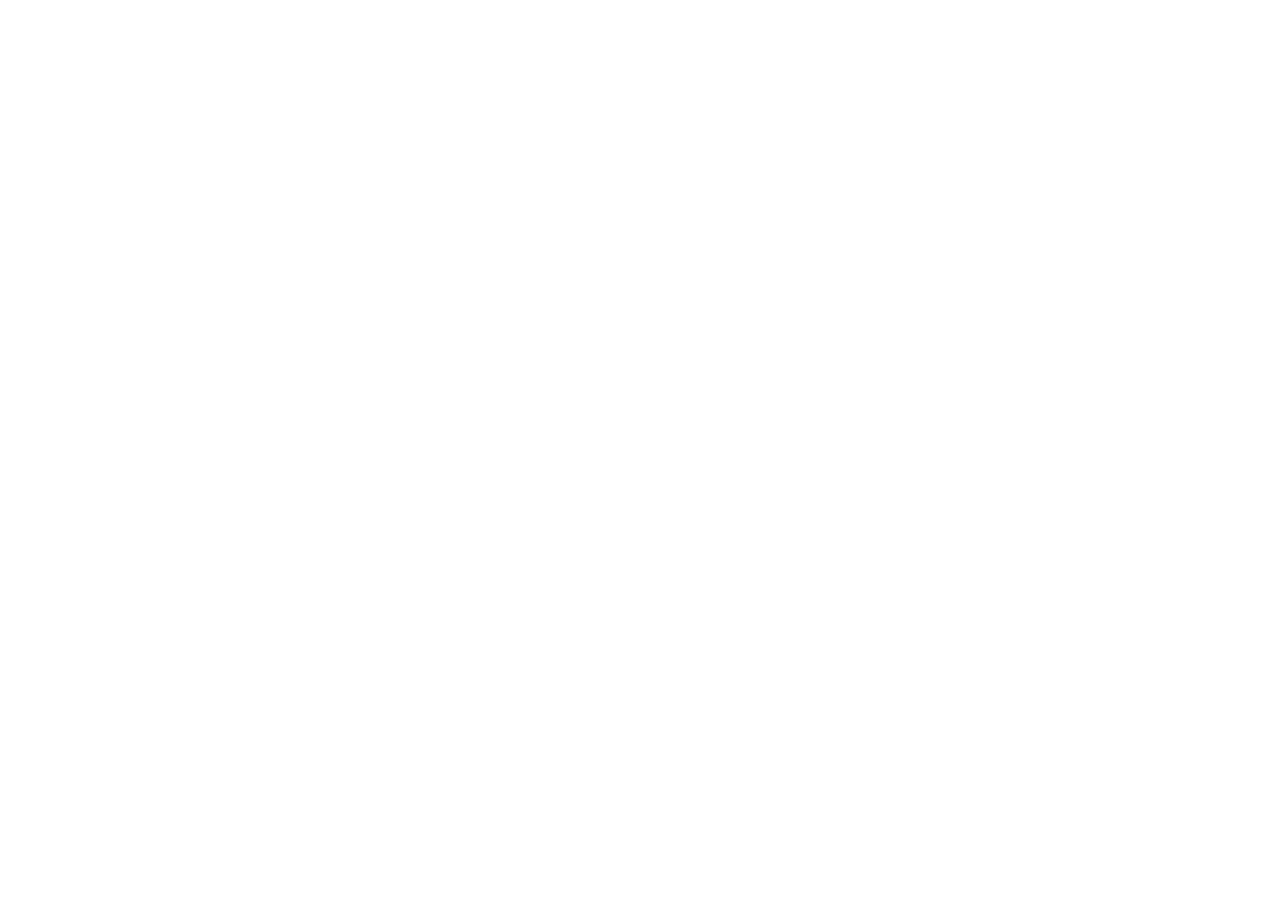
==== 2018/index.html @ 97b69a3e "rebuild" ====
<!DOCTYPE html><html><head><meta charset=utf-8><meta http-equiv=X-UA-Compatible content="IE=edge"><meta name=viewport content="width=device-width,initial-scale=1"><meta name=description content="2018/02/17(土) LINE Fukuoka株式会社さんにてプログラマためのコミュニティイベントを開催します"><meta name=og:title content="HACKER TACKLE | あらゆるプログラマのためのコミュニティイベント"><meta name=og:description content="2018/02/17(土) LINE Fukuoka株式会社さんにてプログラマためのコミュニティイベントを開催します"><meta property=og:type content=website><meta property=og:url content=https://hackertackle.github.io><meta property=og:image content=https://hackertackle.github.io/2016/static/images/main.png><title>HACKER TACKLE</title><link rel=icon href=/favicon.ico><link rel=stylesheet href=static/styles/css/styles2018.css><script async="" src=//www.google-analytics.com/analytics.js></script><script>(function(i,s,o,g,r,a,m){i['GoogleAnalyticsObject']=r;i[r]=i[r]||function(){
		(i[r].q=i[r].q||[]).push(arguments)},i[r].l=1*new Date();a=s.createElement(o),
		m=s.getElementsByTagName(o)[0];a.async=1;a.src=g;m.parentNode.insertBefore(a,m)
		})(window,document,'script','//www.google-analytics.com/analytics.js','ga');
		ga('create', 'UA-66656382-1', 'auto');
		ga('send', 'pageview');</script><!--[if lt IE 9]>
	<script src="https://cdnjs.cloudflare.com/ajax/libs/html5shiv/3.7.3/html5shiv.js"></script>
	<![endif]--></head><body><div id=app></div><script src="https://maps.googleapis.com/maps/api/js?key=AIzaSyCctzgo4qPy4EJxH6lnuQYOa1CGvZzWuYE&callback=initMap" async defer=defer></script><script>function initMap() {
        var coords = {lat: 33.5898514, lng: 130.4176274};
        var map = new google.maps.Map(document.getElementById('map'), {
            center: coords,
            zoom: 17,
            scrollwheel: false,
            styles: [
                {
                    "featureType": "all",
                    "elementType": "all",
                    "stylers": [
                        {
                            "hue": "#ff0000"
                        },
                        {
                            "saturation": -100
                        },
                        {
                            "lightness": -30
                        }
                    ]
                },
                {
                    "featureType": "all",
                    "elementType": "labels.text.fill",
                    "stylers": [
                        {
                            "color": "#ffffff"
                        }
                    ]
                },
                {
                    "featureType": "all",
                    "elementType": "labels.text.stroke",
                    "stylers": [
                        {
                            "color": "#353535"
                        }
                    ]
                },
                {
                    "featureType": "landscape",
                    "elementType": "geometry",
                    "stylers": [
                        {
                            "color": "#cccccc"
                        }
                    ]
                },
                {
                    "featureType": "poi",
                    "elementType": "geometry.fill",
                    "stylers": [
                        {
                            "color": "#cccccc"
                        }
                    ]
                },
                {
                    "featureType": "poi",
                    "elementType": "geometry.stroke",
                    "stylers": [
                        {
                            "color": "#ffffff"
                        },
                        {
                            "weight": "1.40"
                        }
                    ]
                },
                {
                    "featureType": "road",
                    "elementType": "geometry",
                    "stylers": [
                        {
                            "color": "#989898"
                        }
                    ]
                },
                {
                    "featureType": "road.arterial",
                    "elementType": "all",
                    "stylers": [
                        {
                            "visibility": "on"
                        }
                    ]
                },
                {
                    "featureType": "water",
                    "elementType": "all",
                    "stylers": [
                        {
                            "color": "#e9e9e9"
                        }
                    ]
                }
            ]
        });
        var marker = new google.maps.Marker({
            position: new google.maps.LatLng(33.5882114, 130.4189685),
            map: map,
            icon: 'static/images/here.png',
            visible: true
        });
        marker.setMap(map);
    }</script><script type=text/javascript src=static/js/manifest.68326eefa4ded9e5f73c.js></script><script type=text/javascript src=static/js/vendor.7c78a22417d61d74b2e6.js></script><script type=text/javascript src=static/js/app.c5df73dc29133c90beec.js></script></body></html>
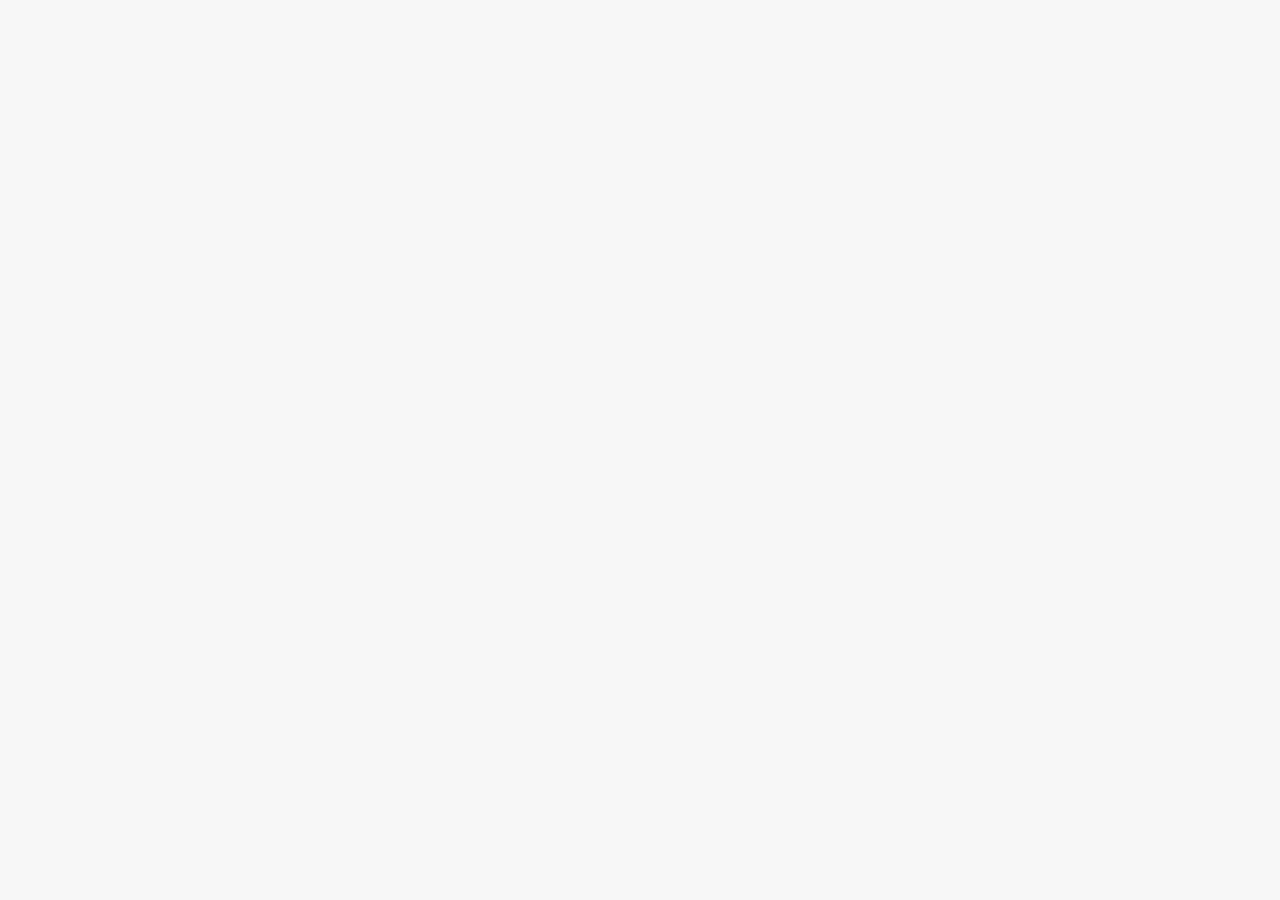
==== commit a811aa83: "rebuild" ====
--- a/2018/index.html
+++ b/2018/index.html
@@ -111,4 +111,4 @@
             visible: true
         });
         marker.setMap(map);
-    }</script><script type=text/javascript src=static/js/manifest.68326eefa4ded9e5f73c.js></script><script type=text/javascript src=static/js/vendor.7c78a22417d61d74b2e6.js></script><script type=text/javascript src=static/js/app.c5df73dc29133c90beec.js></script></body></html>+    }</script><script type=text/javascript src=static/js/manifest.0a49aa5c8dd571ae0f90.js></script><script type=text/javascript src=static/js/vendor.7c78a22417d61d74b2e6.js></script><script type=text/javascript src=static/js/app.d16e318bac1cb9104abf.js></script></body></html>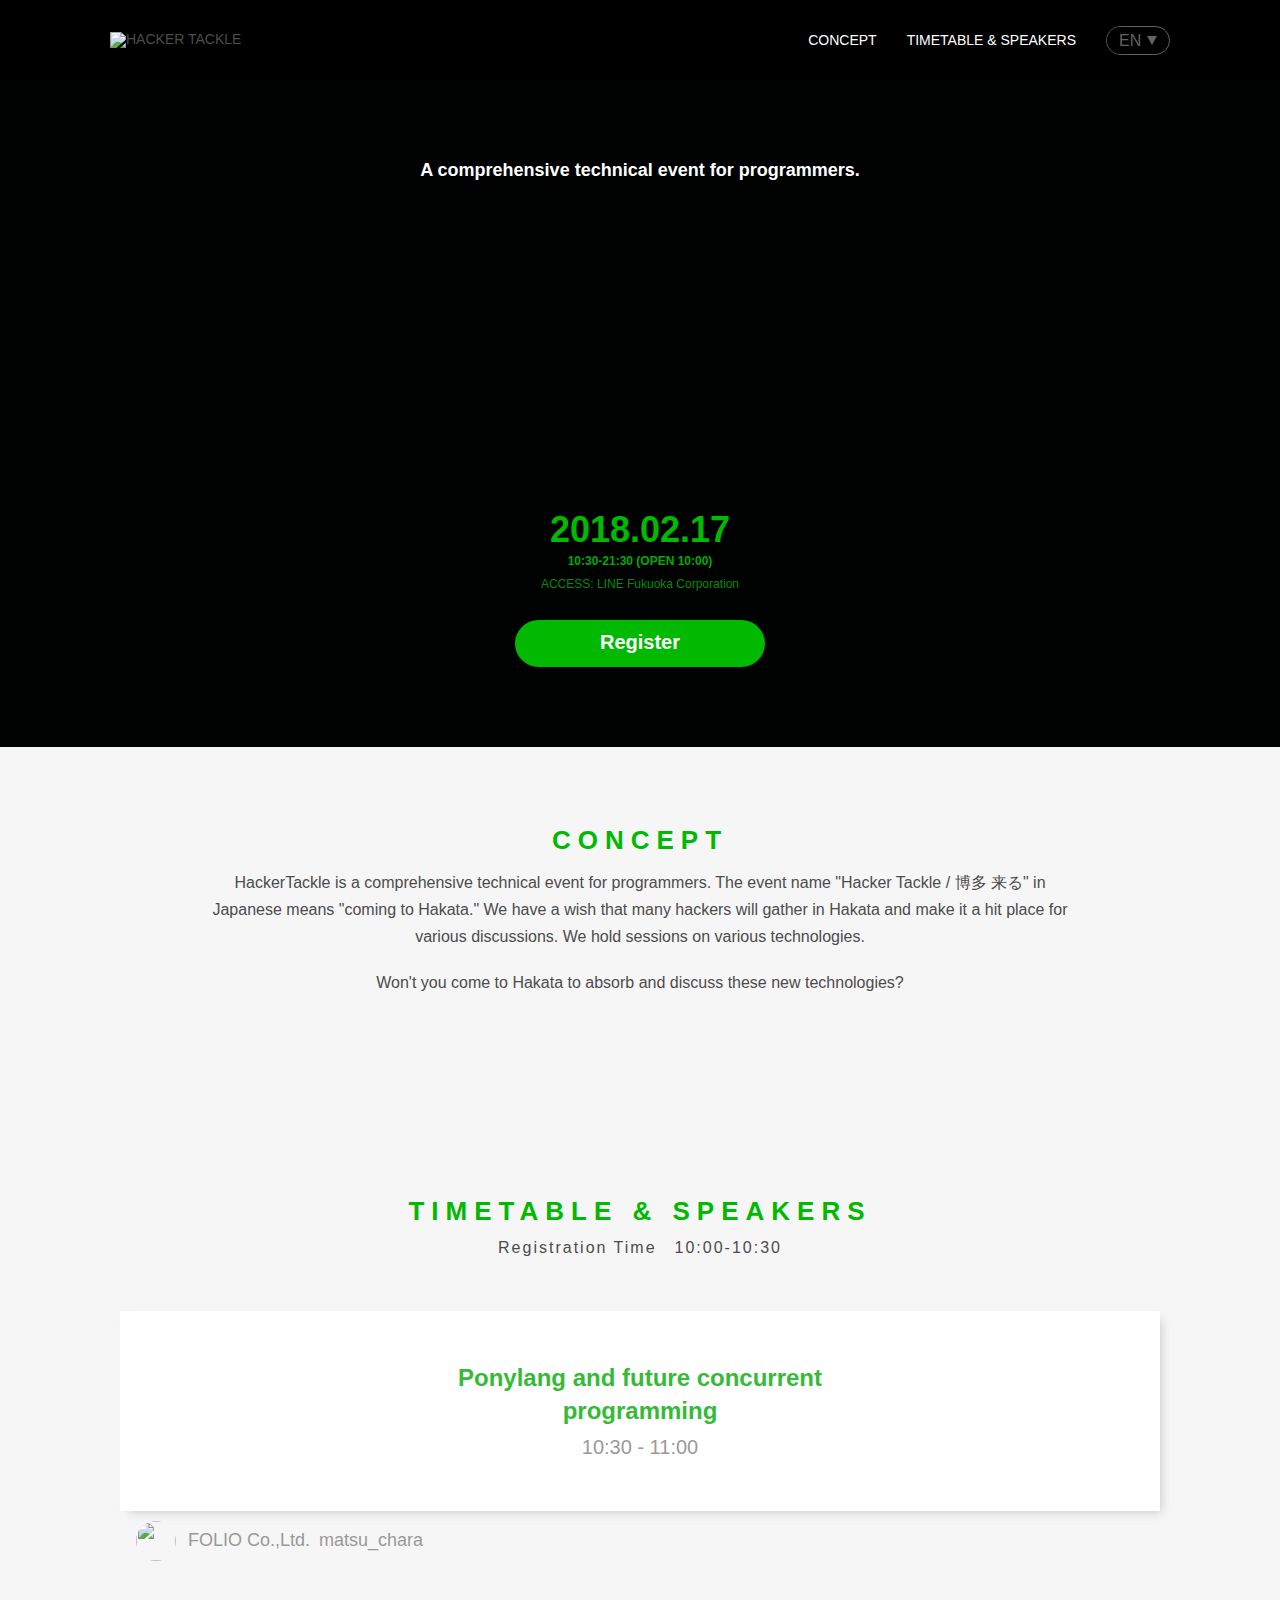
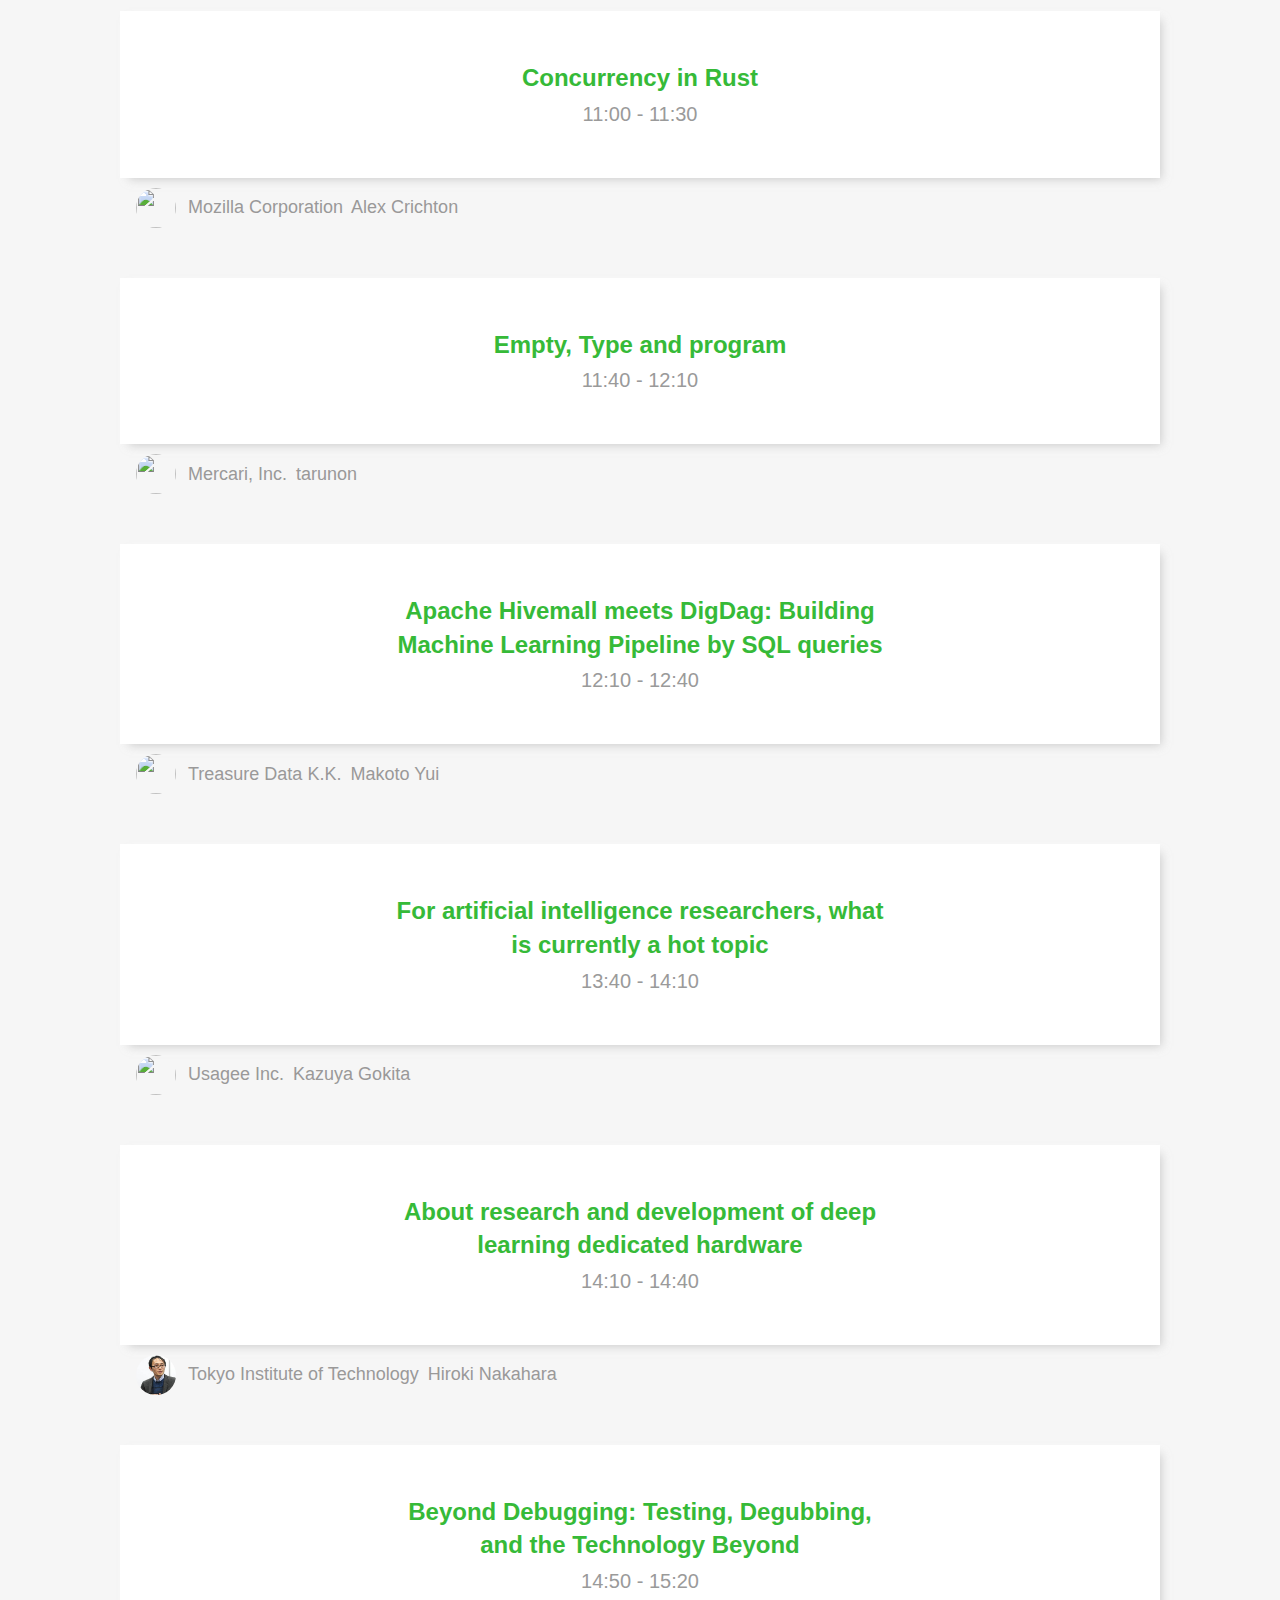
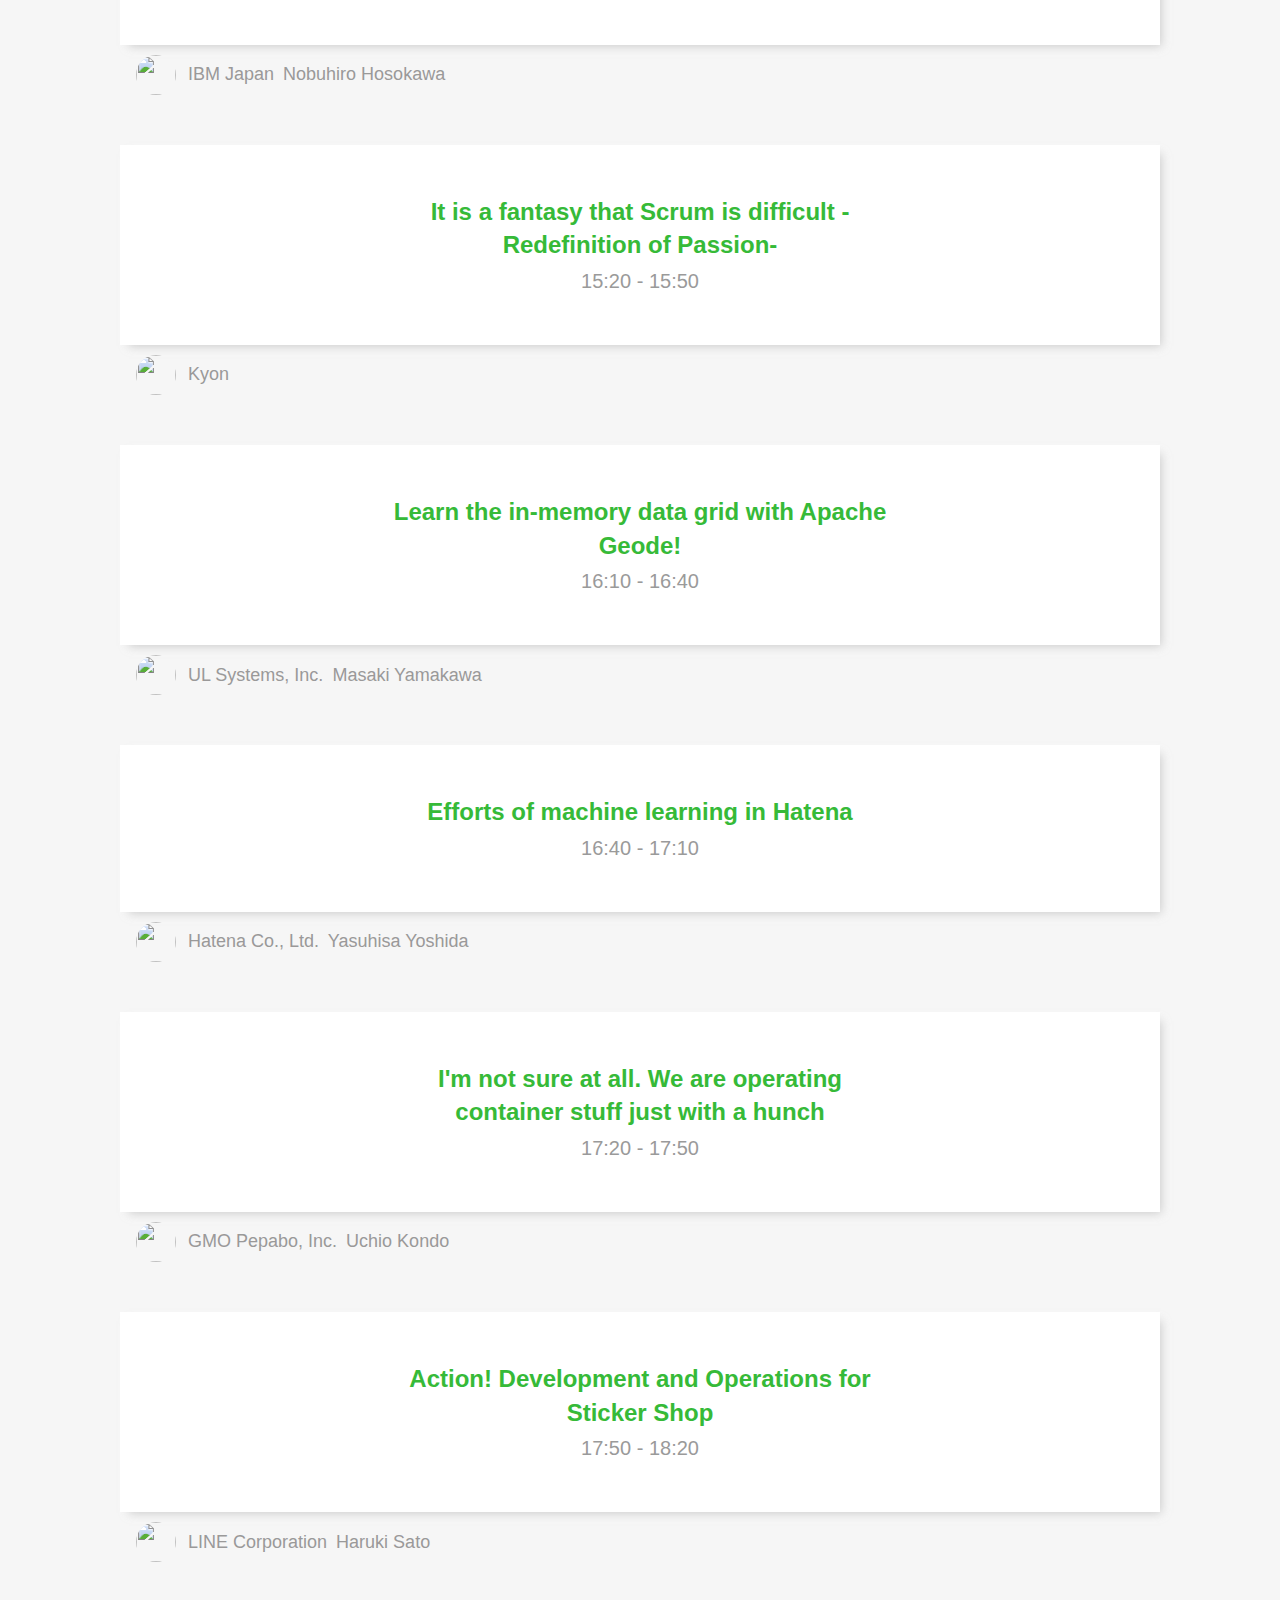
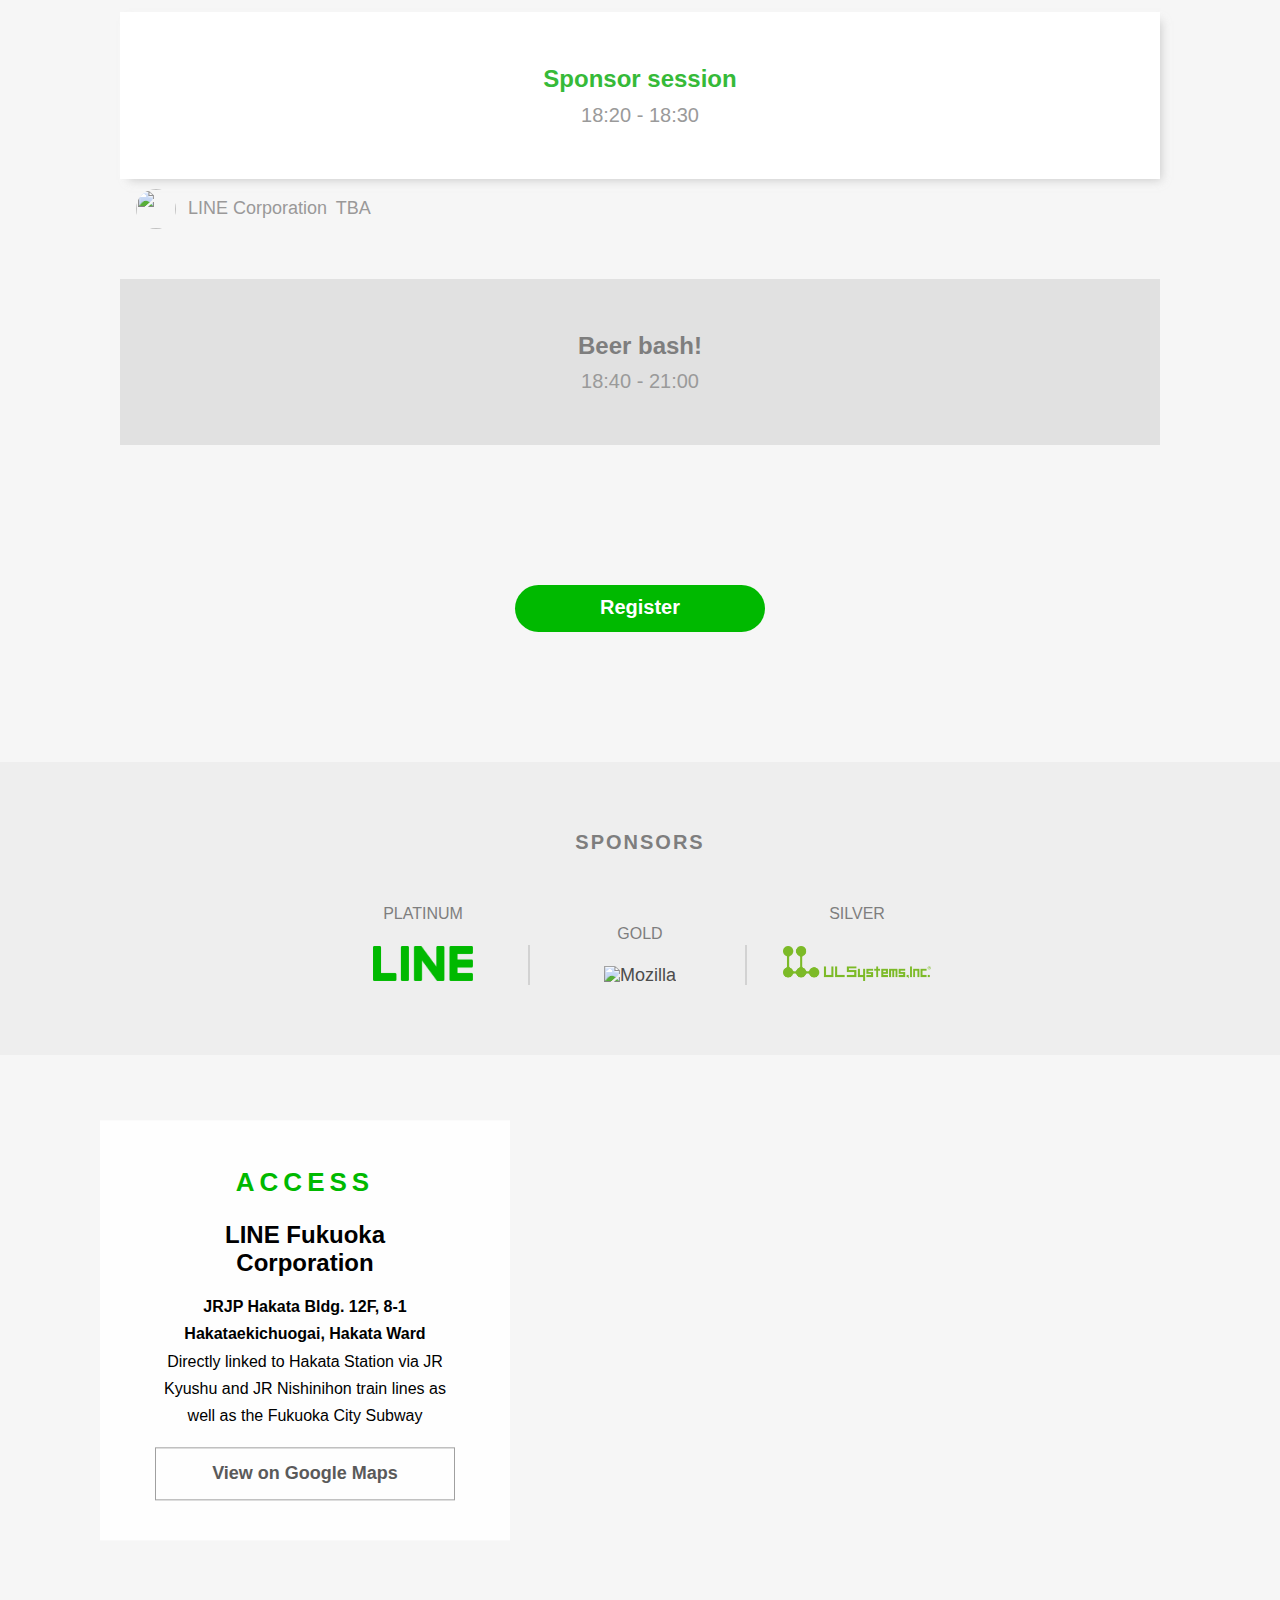
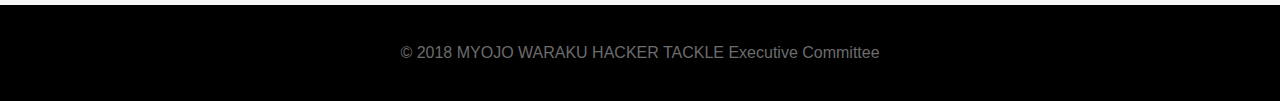
==== commit 52ff378d: "Sato-san's detail" ====
--- a/2018/index.html
+++ b/2018/index.html
@@ -1,4 +1,4 @@
-<!DOCTYPE html><html><head><meta charset=utf-8><meta http-equiv=X-UA-Compatible content="IE=edge"><meta name=viewport content="width=device-width,initial-scale=1"><meta name=description content="2018/02/17(土) LINE Fukuoka株式会社さんにてプログラマためのコミュニティイベントを開催します"><meta name=og:title content="HACKER TACKLE | あらゆるプログラマのためのコミュニティイベント"><meta name=og:description content="2018/02/17(土) LINE Fukuoka株式会社さんにてプログラマためのコミュニティイベントを開催します"><meta property=og:type content=website><meta property=og:url content=https://hackertackle.github.io><meta property=og:image content=https://hackertackle.github.io/2016/static/images/main.png><title>HACKER TACKLE</title><link rel=icon href=/favicon.ico><link rel=stylesheet href=static/styles/css/styles2018.css><script async="" src=//www.google-analytics.com/analytics.js></script><script>(function(i,s,o,g,r,a,m){i['GoogleAnalyticsObject']=r;i[r]=i[r]||function(){
+<!DOCTYPE html><html><head><meta charset=utf-8><meta http-equiv=X-UA-Compatible content="IE=edge"><meta name=viewport content="width=device-width,initial-scale=1"><meta name=description content="2018/02/17(土) LINE Fukuoka株式会社さんにてプログラマためのコミュニティイベントを開催します"><meta name=og:title content="HACKER TACKLE | あらゆるプログラマのためのコミュニティイベント"><meta name=og:description content="2018/02/17(土) LINE Fukuoka株式会社さんにてプログラマためのコミュニティイベントを開催します"><meta property=og:type content=website><meta property=og:url content=https://hackertackle.github.io><meta property=og:image content=https://hackertackle.github.io/2016/static/images/main.png><title>HACKER TACKLE | ハカタクル | あらゆるプログラマのためのコミュニティイベント</title><link rel=icon href=/favicon.ico><link rel=stylesheet href=static/styles/css/styles2018.css><script async="" src=//www.google-analytics.com/analytics.js></script><script>(function(i,s,o,g,r,a,m){i['GoogleAnalyticsObject']=r;i[r]=i[r]||function(){
 		(i[r].q=i[r].q||[]).push(arguments)},i[r].l=1*new Date();a=s.createElement(o),
 		m=s.getElementsByTagName(o)[0];a.async=1;a.src=g;m.parentNode.insertBefore(a,m)
 		})(window,document,'script','//www.google-analytics.com/analytics.js','ga');
@@ -111,4 +111,4 @@
             visible: true
         });
         marker.setMap(map);
-    }</script><script type=text/javascript src=static/js/manifest.0a49aa5c8dd571ae0f90.js></script><script type=text/javascript src=static/js/vendor.7c78a22417d61d74b2e6.js></script><script type=text/javascript src=static/js/app.d16e318bac1cb9104abf.js></script></body></html>+    }</script><script type=text/javascript src=static/js/manifest.37a2ecbb1d1b7e6c9ada.js></script><script type=text/javascript src=static/js/vendor.b2b7608179a4ca73ad7d.js></script><script type=text/javascript src=static/js/app.8e9bf8b1fca442d7e518.js></script></body></html>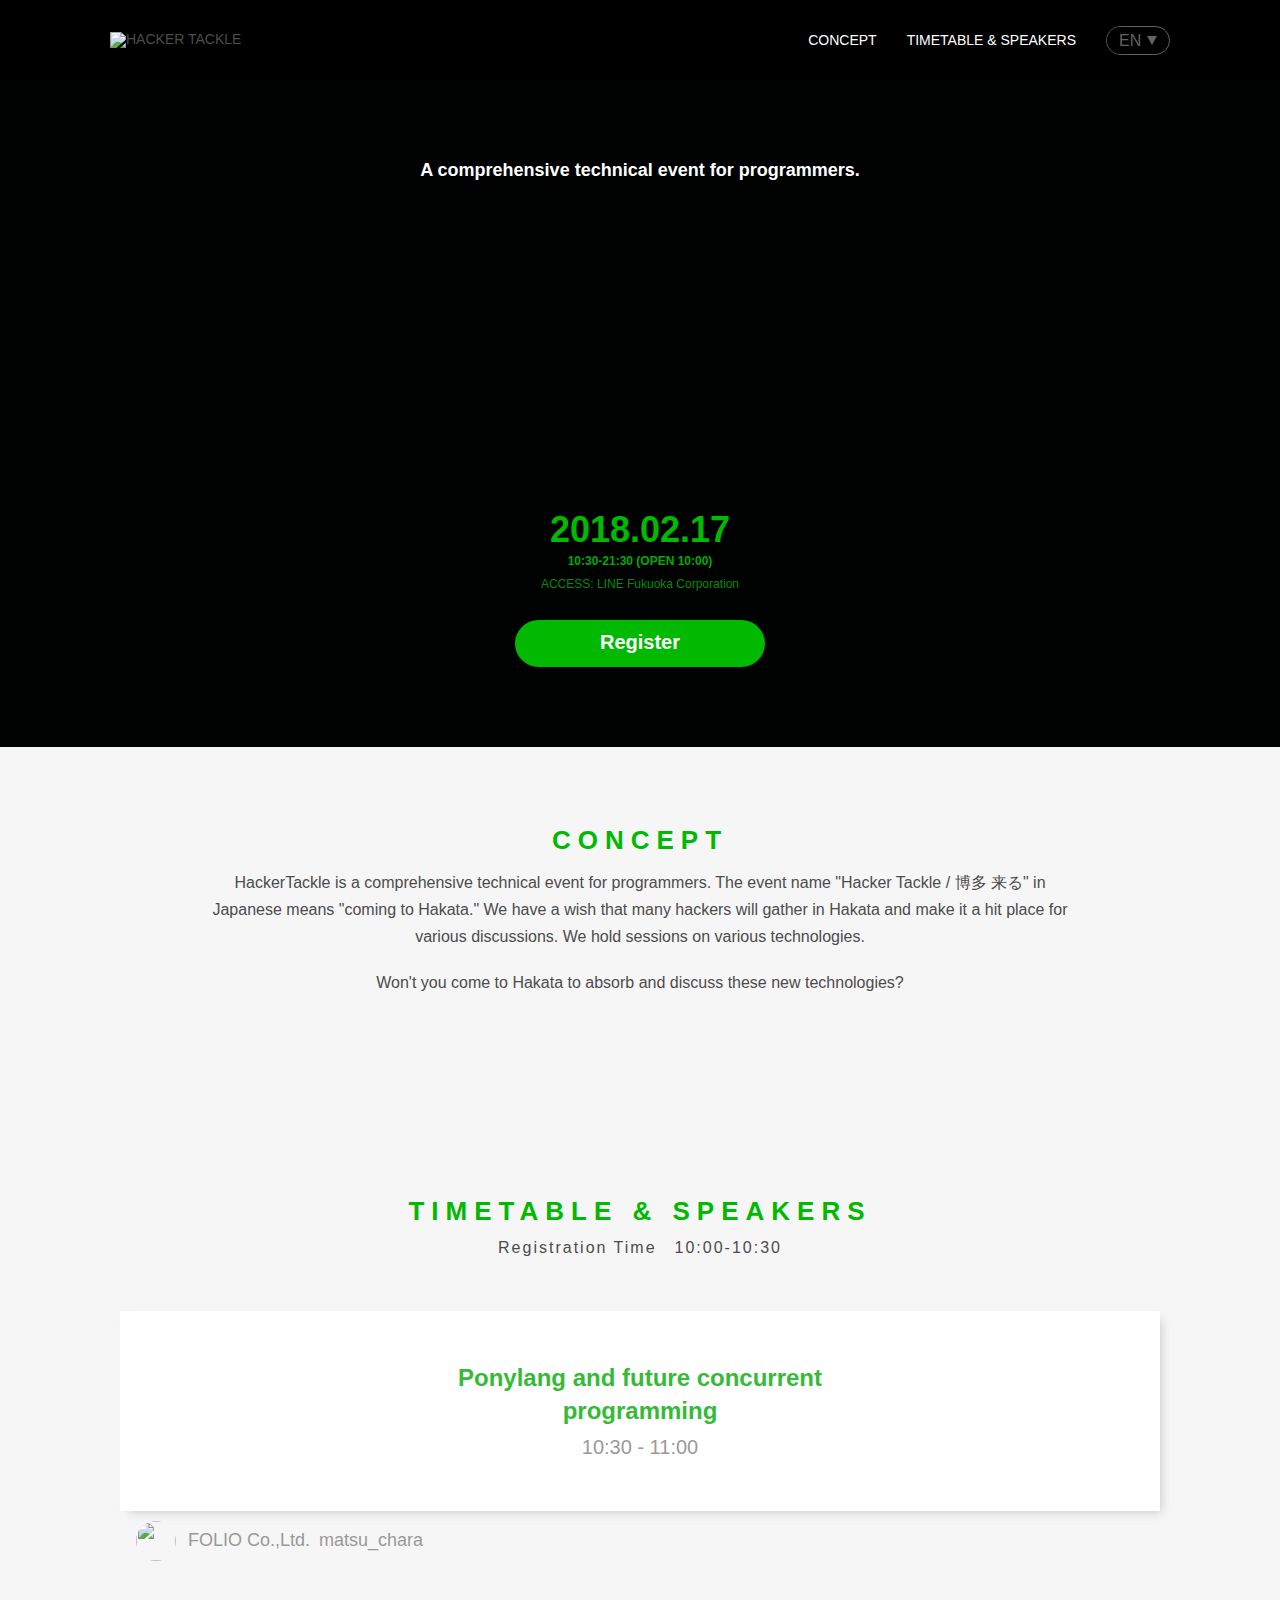
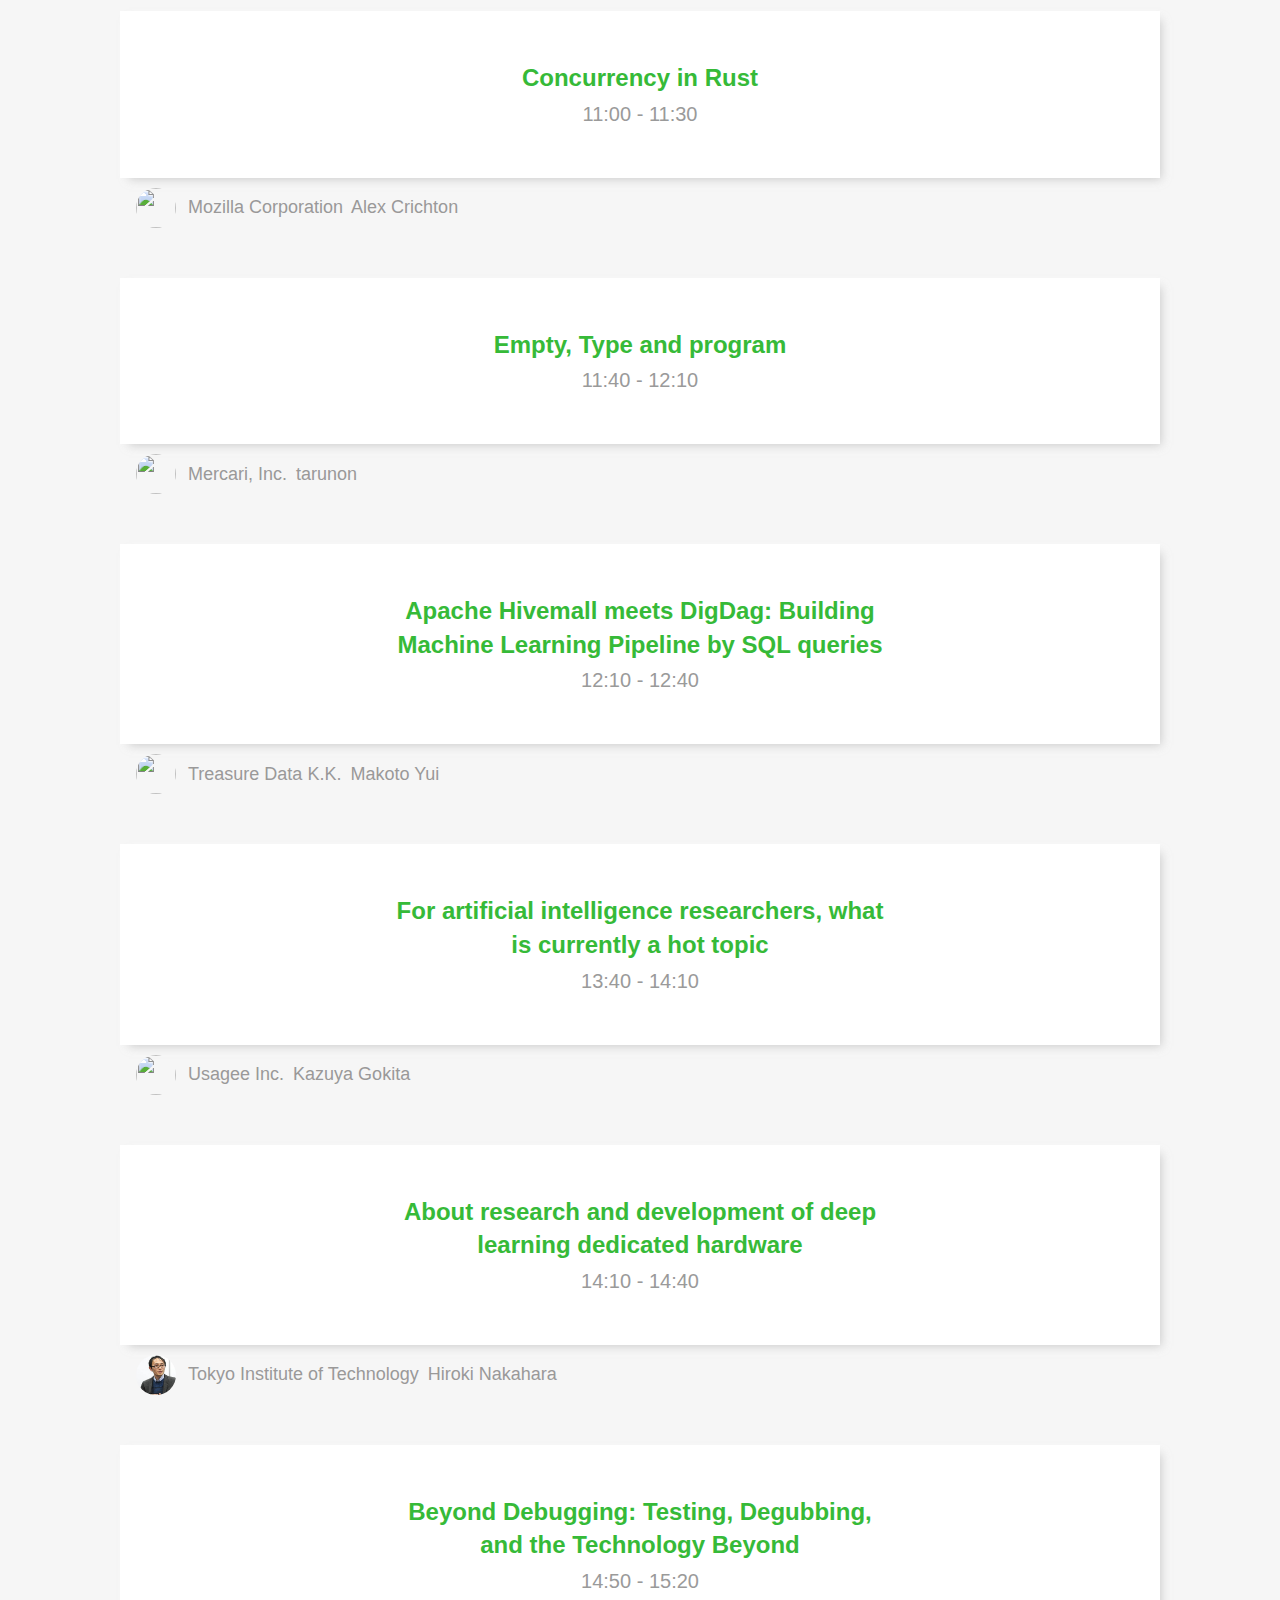
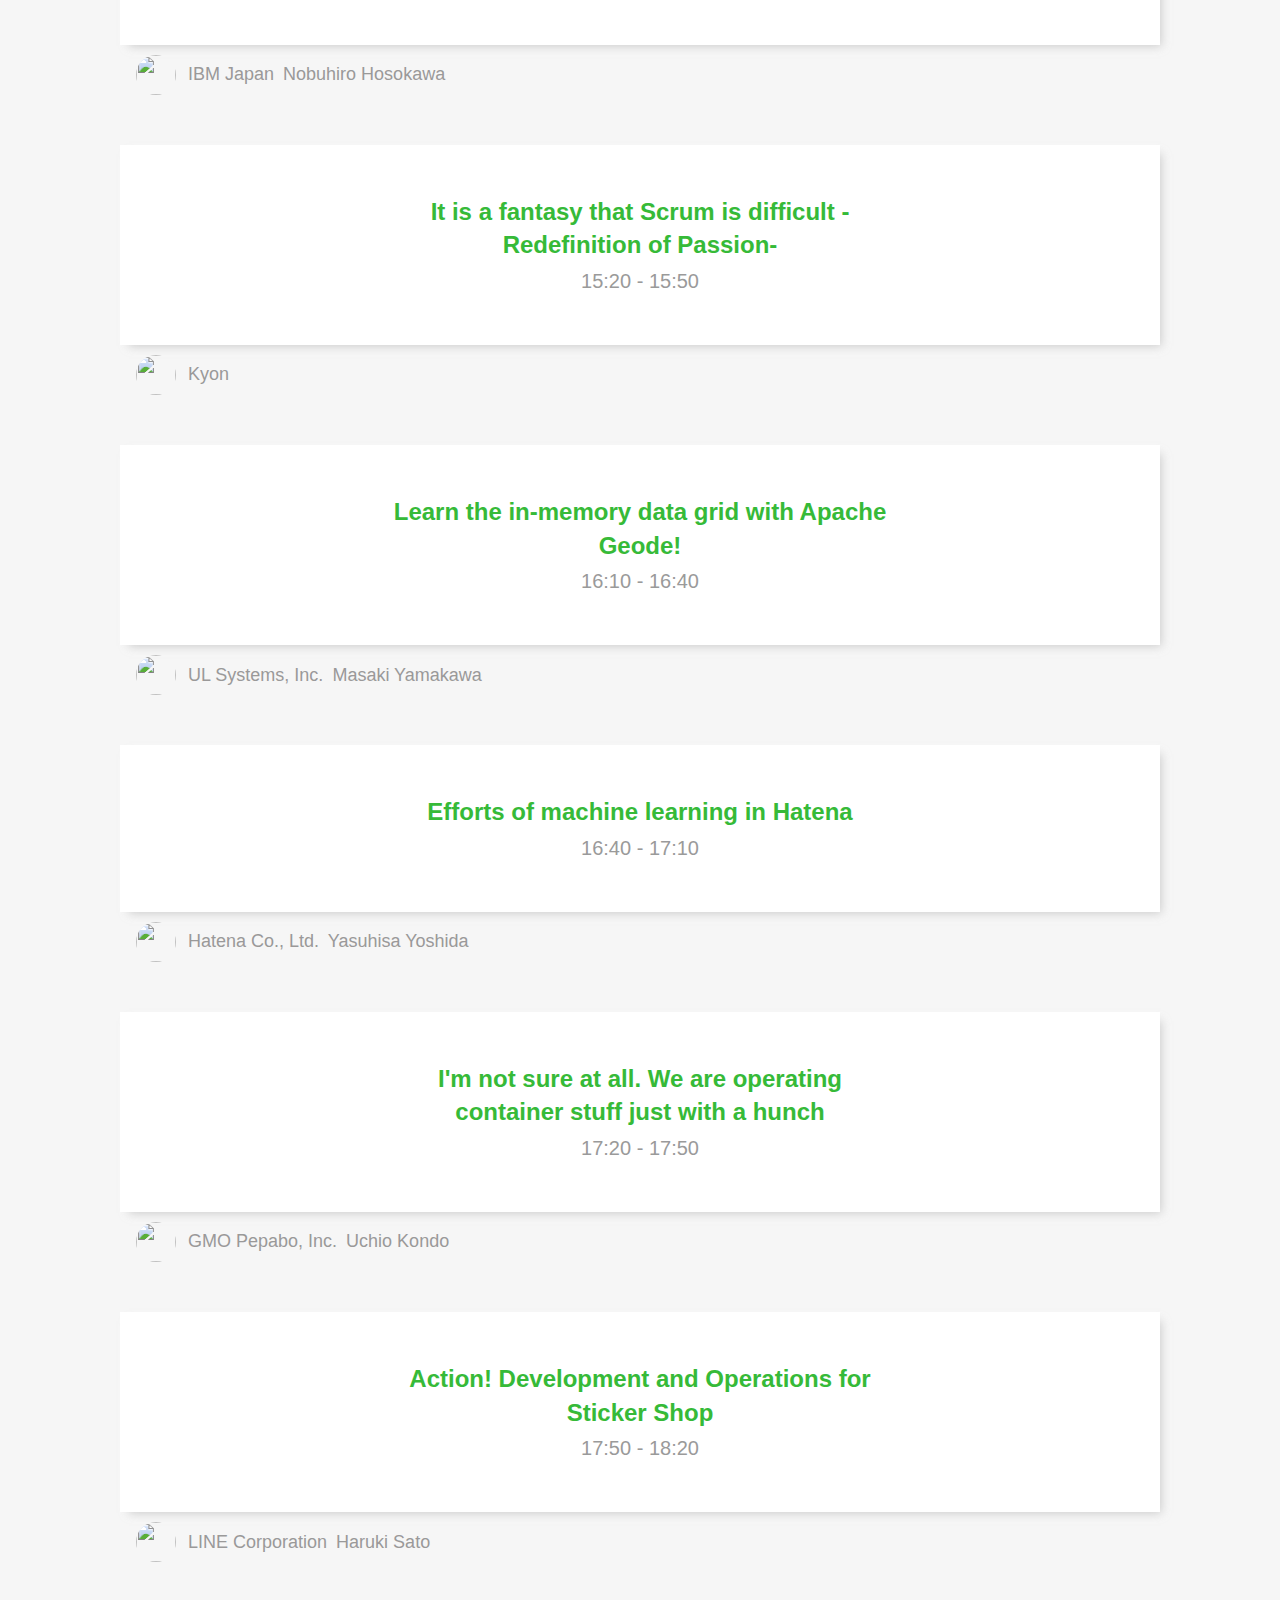
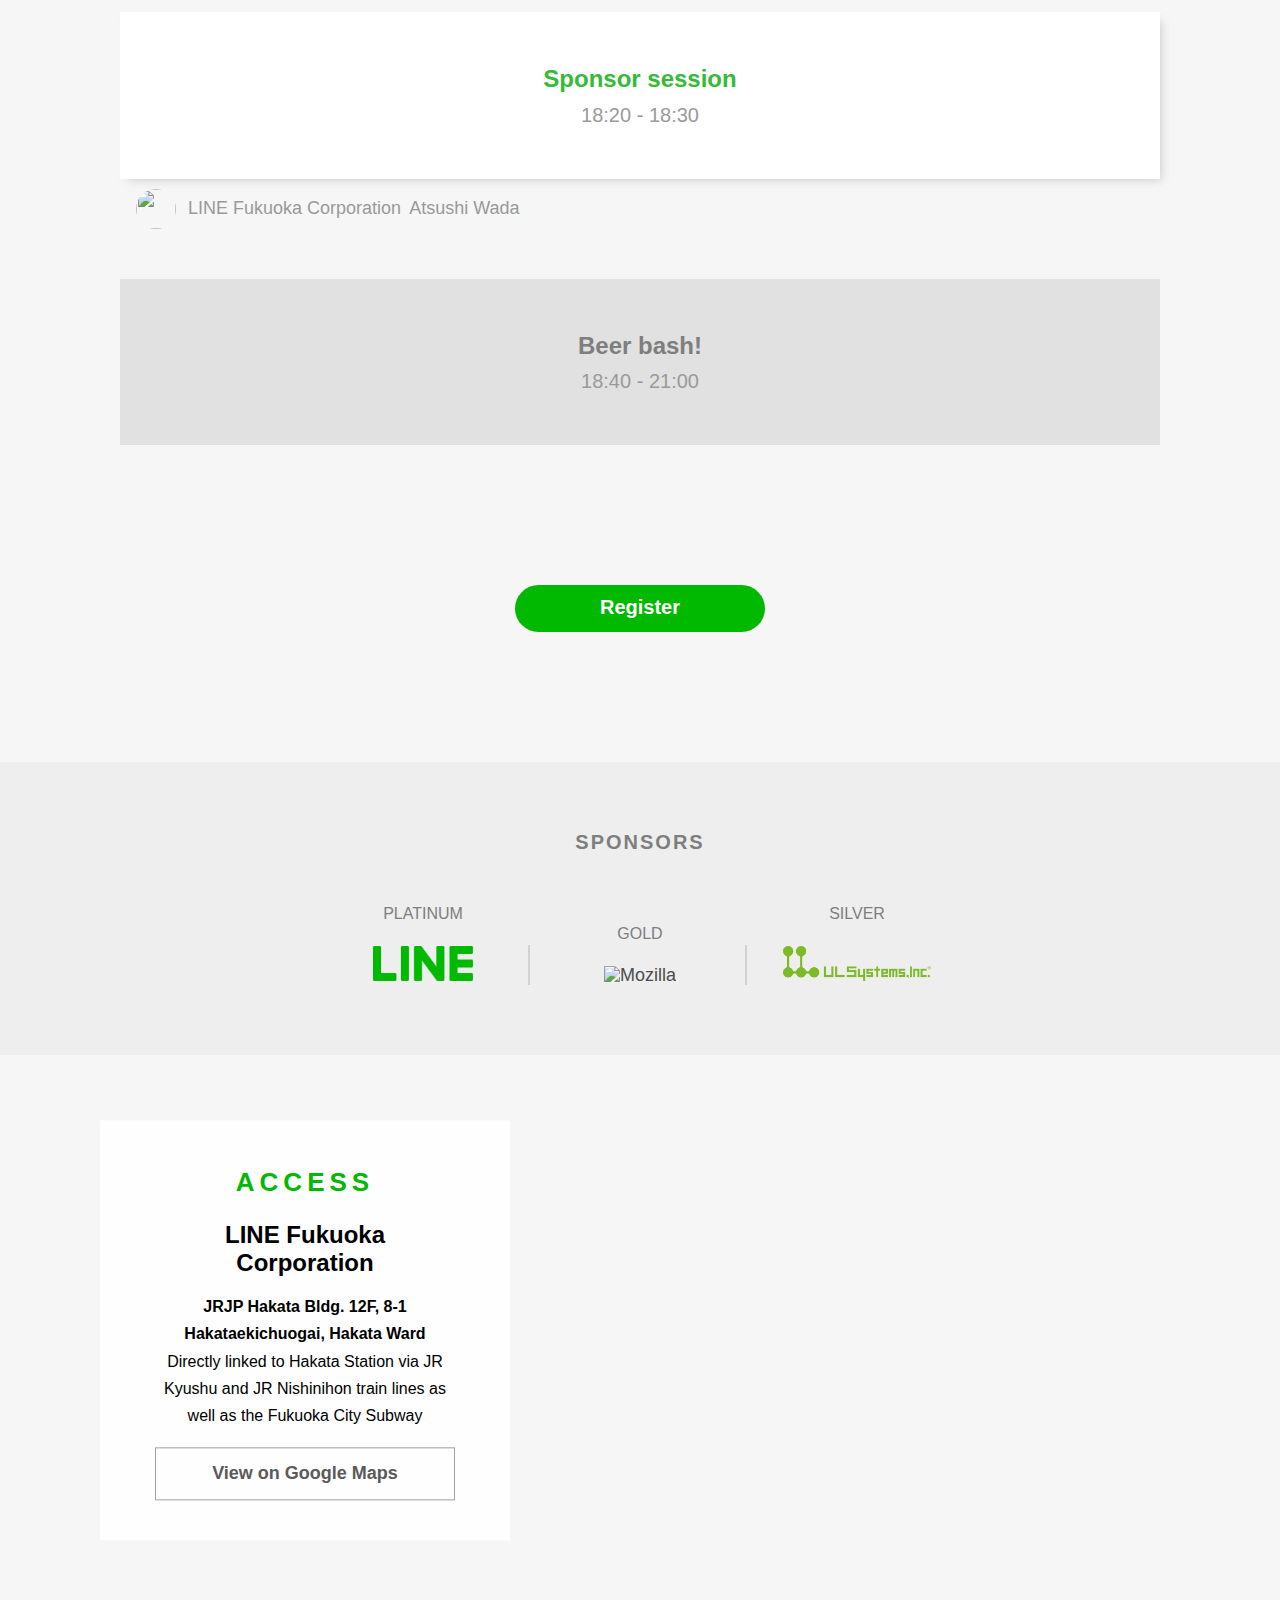
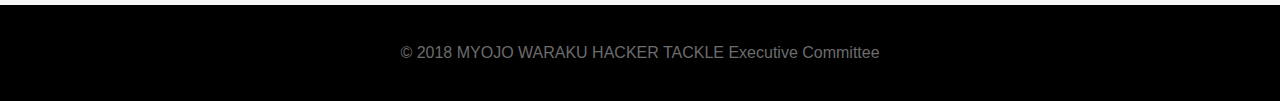
==== commit 4c6170c0: "add wada" ====
--- a/2018/index.html
+++ b/2018/index.html
@@ -111,4 +111,4 @@
             visible: true
         });
         marker.setMap(map);
-    }</script><script type=text/javascript src=static/js/manifest.37a2ecbb1d1b7e6c9ada.js></script><script type=text/javascript src=static/js/vendor.b2b7608179a4ca73ad7d.js></script><script type=text/javascript src=static/js/app.8e9bf8b1fca442d7e518.js></script></body></html>+    }</script><script type=text/javascript src=static/js/manifest.496a0601781c56a099ca.js></script><script type=text/javascript src=static/js/vendor.7c78a22417d61d74b2e6.js></script><script type=text/javascript src=static/js/app.b734f1f8615b0b363bd3.js></script></body></html>